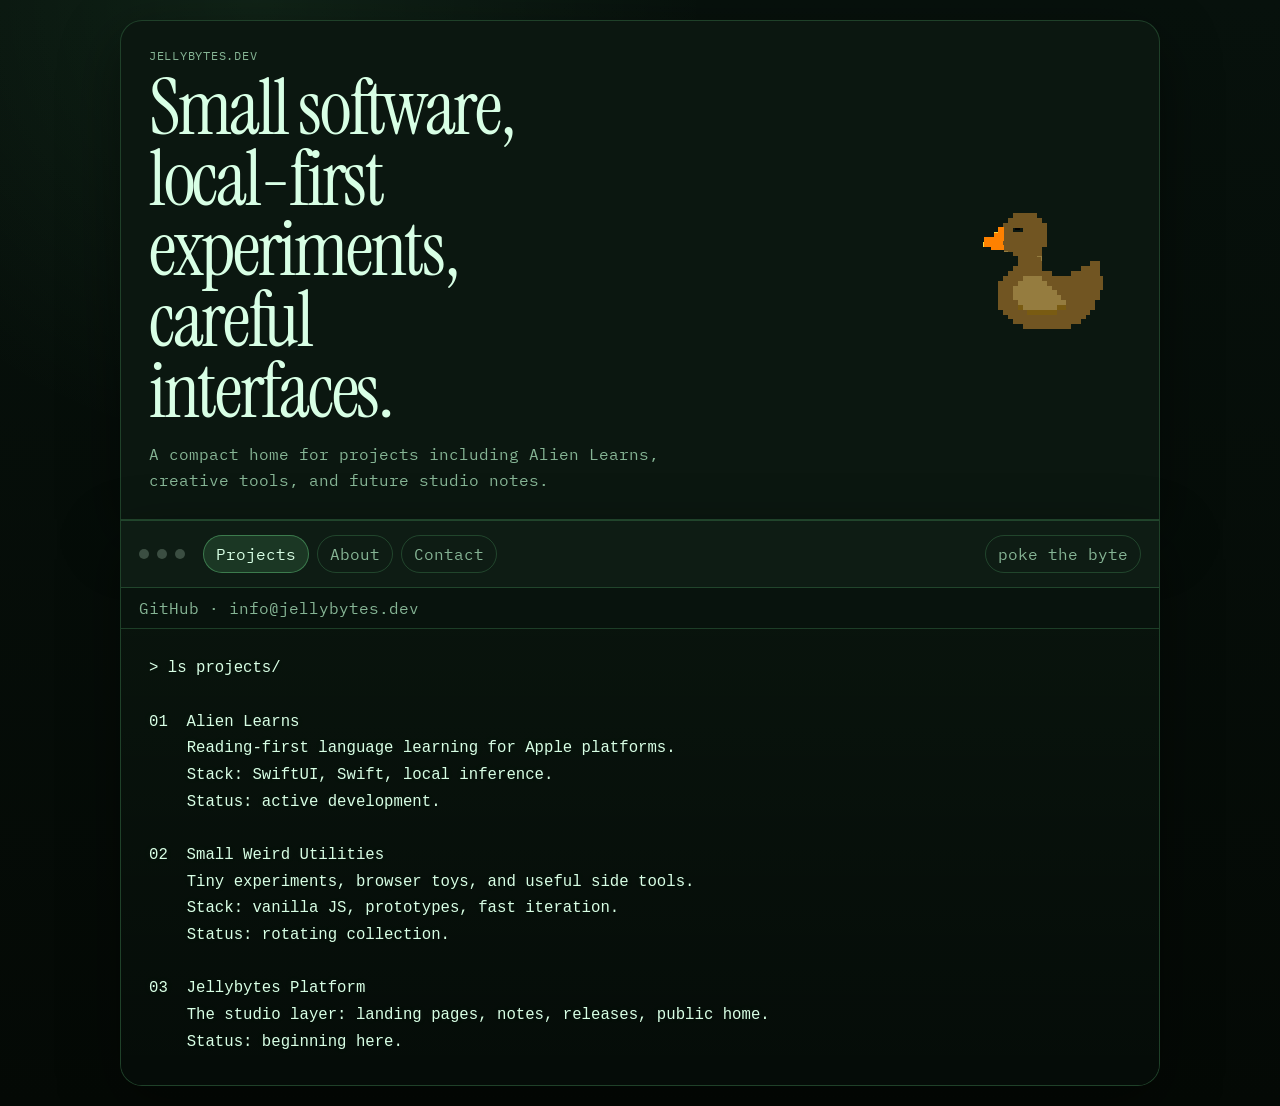
==== index.html @ 042df6dd "Initial Jellybytes landing page" ====
<!doctype html>
<html lang="en">
  <head>
    <meta charset="UTF-8" />
    <meta name="viewport" content="width=device-width, initial-scale=1.0" />
    <title>Jellybytes</title>
    <meta
      name="description"
      content="Jellybytes builds small, thoughtful software: local-first experiments, playful tools, and careful interfaces."
    />
    <link rel="preconnect" href="https://fonts.googleapis.com" />
    <link rel="preconnect" href="https://fonts.gstatic.com" crossorigin />
    <link
      href="https://fonts.googleapis.com/css2?family=IBM+Plex+Mono:wght@400;500&family=Instrument+Serif:ital@0;1&display=swap"
      rel="stylesheet"
    />
    <link rel="stylesheet" href="./styles.css" />
  </head>
  <body>
    <main class="shell">
      <section class="banner" aria-labelledby="site-title">
        <div class="banner-copy">
          <p class="eyebrow">jellybytes.dev</p>
          <h1 id="site-title">Small software, local-first experiments, careful interfaces.</h1>
          <p class="banner-text">
            A compact home for projects including Alien Learns, creative tools,
            and future studio notes.
          </p>
        </div>
        <div class="banner-duck">
          <img
            class="duck-sprite is-visible"
            src="./assets/duck-bored.png"
            alt="Pixel duck mascot in calm mode"
            data-duck-bored
          />
          <img
            class="duck-sprite"
            src="./assets/duck-alert.png"
            alt="Pixel duck mascot in alert mode"
            data-duck-alert
          />
        </div>
      </section>

      <section class="terminal" aria-label="Jellybytes terminal">
        <div class="terminal-topbar">
          <div class="traffic-lights" aria-hidden="true">
            <span></span>
            <span></span>
            <span></span>
          </div>
          <div class="terminal-tabs" role="tablist" aria-label="Terminal tabs">
            <button
              class="terminal-tab is-active"
              type="button"
              role="tab"
              aria-selected="true"
              aria-controls="panel-projects"
              id="tab-projects"
              data-tab="projects"
            >
              Projects
            </button>
            <button
              class="terminal-tab"
              type="button"
              role="tab"
              aria-selected="false"
              aria-controls="panel-about"
              id="tab-about"
              data-tab="about"
            >
              About
            </button>
            <button
              class="terminal-tab"
              type="button"
              role="tab"
              aria-selected="false"
              aria-controls="panel-contact"
              id="tab-contact"
              data-tab="contact"
            >
              Contact
            </button>
          </div>
          <button class="byte-button" type="button" data-duck>poke the byte</button>
        </div>

        <div class="terminal-menu" aria-label="Quick links">
          <a href="https://github.com/diegovalverde">GitHub</a>
          <span>·</span>
          <a href="mailto:info@jellybytes.dev">info@jellybytes.dev</a>
        </div>

        <div class="terminal-body">
          <section
            class="terminal-panel is-active"
            id="panel-projects"
            role="tabpanel"
            aria-labelledby="tab-projects"
            data-panel="projects"
          >
            <pre class="terminal-copy"><code>> ls projects/

01  Alien Learns
    Reading-first language learning for Apple platforms.
    Stack: SwiftUI, Swift, local inference.
    Status: active development.

02  Small Weird Utilities
    Tiny experiments, browser toys, and useful side tools.
    Stack: vanilla JS, prototypes, fast iteration.
    Status: rotating collection.

03  Jellybytes Platform
    The studio layer: landing pages, notes, releases, public home.
    Status: beginning here.</code></pre>
          </section>

          <section
            class="terminal-panel"
            id="panel-about"
            role="tabpanel"
            aria-labelledby="tab-about"
            hidden
            data-panel="about"
          >
            <pre class="terminal-copy"><code>> cat about.txt

Jellybytes is a small software studio identity for compact projects.

The priorities are simple:
- local-first when possible
- reading and interaction quality first
- playful tone without interface noise
- tools small enough to ship and maintain

The old duck stays.</code></pre>
          </section>

          <section
            class="terminal-panel"
            id="panel-contact"
            role="tabpanel"
            aria-labelledby="tab-contact"
            hidden
            data-panel="contact"
          >
            <pre class="terminal-copy"><code>> cat contact.txt

Email: info@jellybytes.dev
GitHub: github.com/diegovalverde

Current plan:
- use forwarding for info@jellybytes.dev
- keep the site static
- expand this page as more projects ship</code></pre>
          </section>
        </div>
      </section>
    </main>

    <script src="./main.js"></script>
  </body>
</html>
---- styles.css ----
:root {
  --bg: #07110c;
  --surface: #0b1710;
  --surface-soft: #0e1c14;
  --surface-strong: #08120d;
  --line: rgba(125, 255, 155, 0.18);
  --ink: #d8ffe5;
  --muted: #86b595;
  --accent: #7dff9b;
  --accent-dim: rgba(125, 255, 155, 0.12);
  --shadow: 0 20px 60px rgba(0, 0, 0, 0.45);
}

* {
  box-sizing: border-box;
}

body {
  margin: 0;
  min-height: 100vh;
  background:
    radial-gradient(circle at 20% 0%, rgba(125, 255, 155, 0.08), transparent 30%),
    linear-gradient(180deg, #07110c 0%, #040905 100%);
  color: var(--ink);
  font-family: "IBM Plex Mono", monospace;
}

a,
button {
  font: inherit;
  color: inherit;
}

.shell {
  width: min(calc(100% - 28px), 1040px);
  margin: 20px auto;
}

.banner,
.terminal {
  border: 1px solid var(--line);
  background: var(--surface);
  box-shadow: var(--shadow);
}

.banner {
  display: grid;
  grid-template-columns: 1fr 180px;
  gap: 20px;
  align-items: center;
  padding: 26px 28px;
  border-radius: 22px 22px 0 0;
  border-bottom: 0;
}

.eyebrow {
  margin: 0 0 10px;
  color: var(--muted);
  font-size: 0.78rem;
  text-transform: uppercase;
  letter-spacing: 0.06em;
}

h1 {
  margin: 0;
  font-family: "Instrument Serif", serif;
  font-weight: 400;
  font-size: clamp(2.6rem, 6vw, 4.8rem);
  line-height: 0.92;
  letter-spacing: -0.03em;
  max-width: 11ch;
}

.banner-text {
  margin: 16px 0 0;
  color: var(--muted);
  line-height: 1.6;
  max-width: 54ch;
}

.banner-duck {
  min-height: 140px;
  display: grid;
  place-items: center;
  background: transparent;
}

.duck-sprite {
  grid-area: 1 / 1;
  width: 124px;
  height: 124px;
  image-rendering: pixelated;
  opacity: 0;
  transform: scale(0.96);
  transition: opacity 150ms ease, transform 150ms ease;
}

.duck-sprite.is-visible {
  opacity: 1;
  transform: scale(1);
}

.terminal {
  border-radius: 0 0 22px 22px;
  overflow: hidden;
}

.terminal-topbar {
  display: grid;
  grid-template-columns: auto 1fr auto;
  gap: 18px;
  align-items: center;
  padding: 14px 18px;
  border-top: 1px solid var(--line);
  border-bottom: 1px solid var(--line);
  background: var(--surface-soft);
}

.traffic-lights {
  display: flex;
  gap: 8px;
}

.traffic-lights span {
  width: 10px;
  height: 10px;
  border-radius: 50%;
  background: rgba(216, 255, 229, 0.22);
}

.terminal-tabs {
  display: flex;
  gap: 8px;
  flex-wrap: wrap;
}

.terminal-tab,
.byte-button {
  border: 1px solid var(--line);
  background: transparent;
  color: var(--muted);
  padding: 8px 12px;
  border-radius: 999px;
  cursor: pointer;
}

.terminal-tab.is-active,
.terminal-tab:hover,
.byte-button:hover {
  color: var(--ink);
  border-color: rgba(125, 255, 155, 0.34);
  background: var(--accent-dim);
}

.terminal-menu {
  display: flex;
  gap: 10px;
  align-items: center;
  padding: 10px 18px;
  color: var(--muted);
  border-bottom: 1px solid var(--line);
  background: rgba(8, 18, 13, 0.74);
}

.terminal-menu a {
  text-decoration: none;
}

.terminal-menu a:hover {
  color: var(--accent);
}

.terminal-body {
  background:
    linear-gradient(180deg, rgba(125, 255, 155, 0.03), rgba(0, 0, 0, 0)),
    #050c08;
  min-height: 420px;
}

.terminal-panel {
  display: none;
}

.terminal-panel.is-active {
  display: block;
}

.terminal-copy {
  margin: 0;
  padding: 26px 28px 30px;
  color: var(--ink);
  font-size: 0.98rem;
  line-height: 1.7;
  white-space: pre-wrap;
  text-shadow: 0 0 10px rgba(125, 255, 155, 0.08);
}

@media (max-width: 760px) {
  .shell {
    width: min(calc(100% - 16px), 1040px);
    margin: 8px auto;
  }

  .banner {
    grid-template-columns: 1fr;
    padding: 20px;
  }

  .banner-duck {
    min-height: 120px;
  }

  .duck-sprite {
    width: 96px;
    height: 96px;
  }

  .terminal-topbar {
    grid-template-columns: 1fr;
  }

  .terminal-tabs {
    order: 2;
  }

  .byte-button {
    order: 3;
    justify-self: start;
  }

  .terminal-copy {
    padding: 20px;
    font-size: 0.92rem;
  }
}
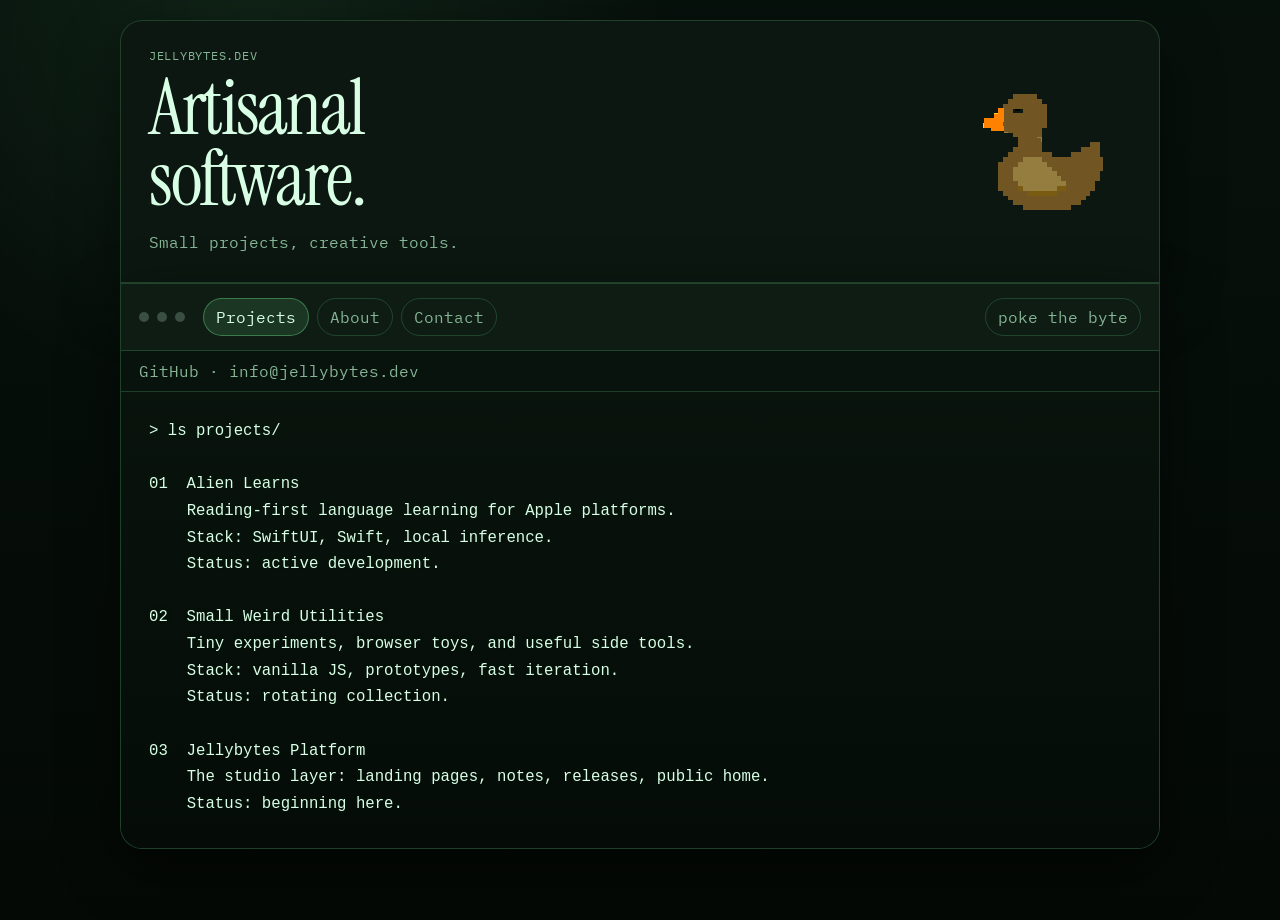
==== commit e02f653a: "cosmetic changes" ====
--- a/index.html
+++ b/index.html
@@ -21,10 +21,9 @@
       <section class="banner" aria-labelledby="site-title">
         <div class="banner-copy">
           <p class="eyebrow">jellybytes.dev</p>
-          <h1 id="site-title">Small software, local-first experiments, careful interfaces.</h1>
+          <h1 id="site-title">Artisanal software.</h1>
           <p class="banner-text">
-            A compact home for projects including Alien Learns, creative tools,
-            and future studio notes.
+            Small projects, creative tools.
           </p>
         </div>
         <div class="banner-duck">
@@ -129,13 +128,11 @@
           >
             <pre class="terminal-copy"><code>> cat about.txt
 
-Jellybytes is a small software studio identity for compact projects.
+Jellybytes is a small software studio.
+ - Small apps.
+ - Experiments.
+ - Playful code 
 
-The priorities are simple:
-- local-first when possible
-- reading and interaction quality first
-- playful tone without interface noise
-- tools small enough to ship and maintain
 
 The old duck stays.</code></pre>
           </section>
@@ -153,10 +150,7 @@
 Email: info@jellybytes.dev
 GitHub: github.com/diegovalverde
 
-Current plan:
-- use forwarding for info@jellybytes.dev
-- keep the site static
-- expand this page as more projects ship</code></pre>
+</code></pre>
           </section>
         </div>
       </section>
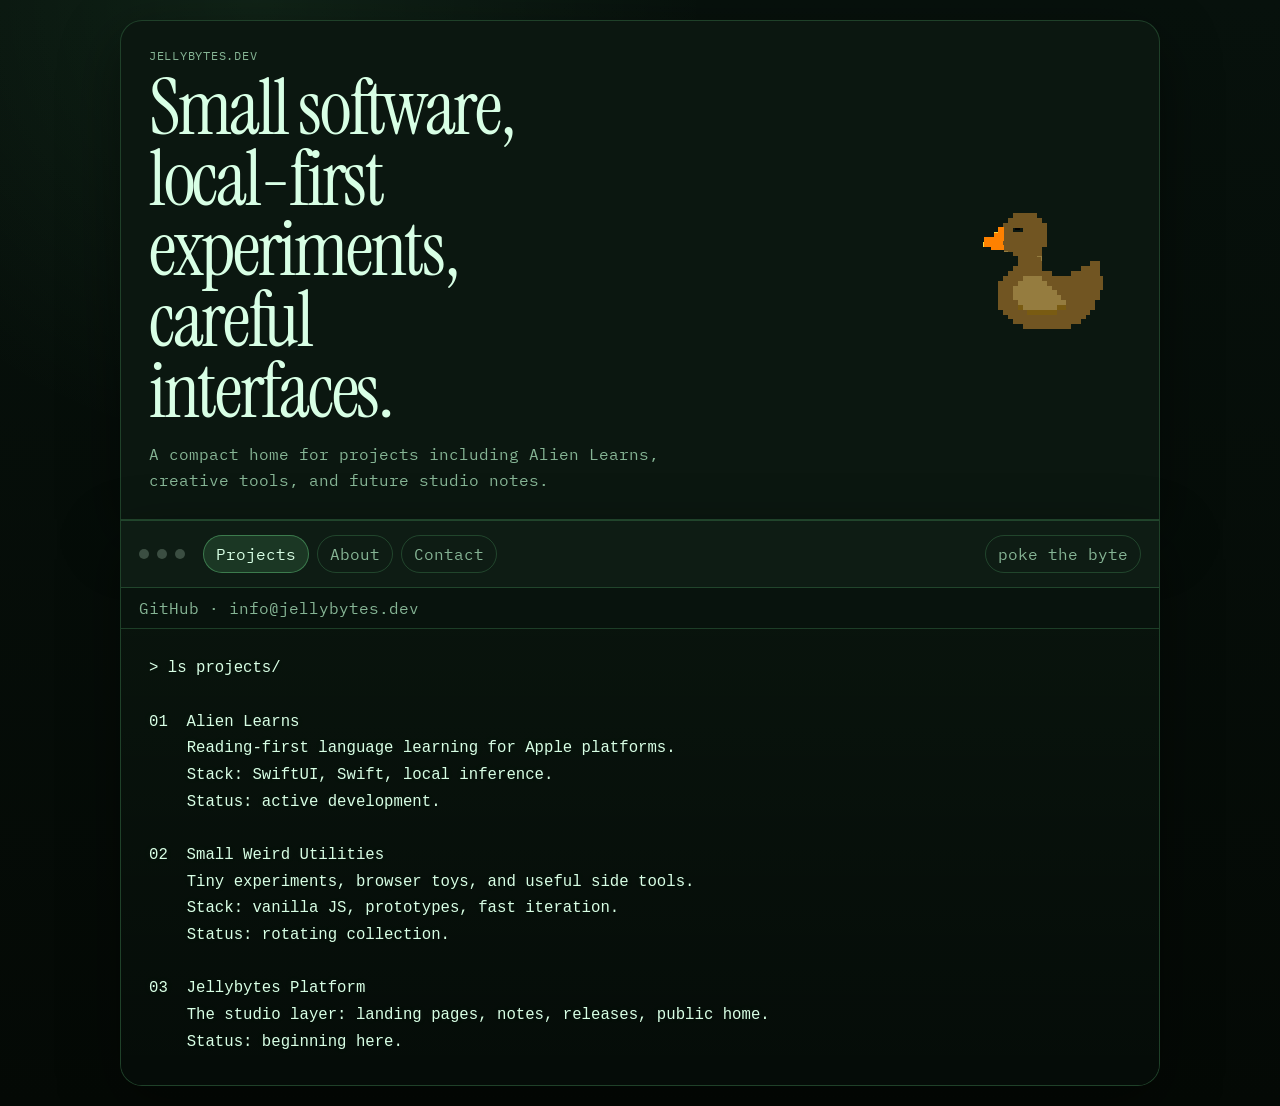
==== commit a2c90fcc: "Initial website commit" ====
--- a/index.html
+++ b/index.html
@@ -21,9 +21,10 @@
       <section class="banner" aria-labelledby="site-title">
         <div class="banner-copy">
           <p class="eyebrow">jellybytes.dev</p>
-          <h1 id="site-title">Artisanal software.</h1>
+          <h1 id="site-title">Small software, local-first experiments, careful interfaces.</h1>
           <p class="banner-text">
-            Small projects, creative tools.
+            A compact home for projects including Alien Learns, creative tools,
+            and future studio notes.
           </p>
         </div>
         <div class="banner-duck">
@@ -128,11 +129,13 @@
           >
             <pre class="terminal-copy"><code>> cat about.txt
 
-Jellybytes is a small software studio.
- - Small apps.
- - Experiments.
- - Playful code 
+Jellybytes is a small software studio identity for compact projects.
 
+The priorities are simple:
+- local-first when possible
+- reading and interaction quality first
+- playful tone without interface noise
+- tools small enough to ship and maintain
 
 The old duck stays.</code></pre>
           </section>
@@ -150,7 +153,10 @@
 Email: info@jellybytes.dev
 GitHub: github.com/diegovalverde
 
-</code></pre>
+Current plan:
+- use forwarding for info@jellybytes.dev
+- keep the site static
+- expand this page as more projects ship</code></pre>
           </section>
         </div>
       </section>
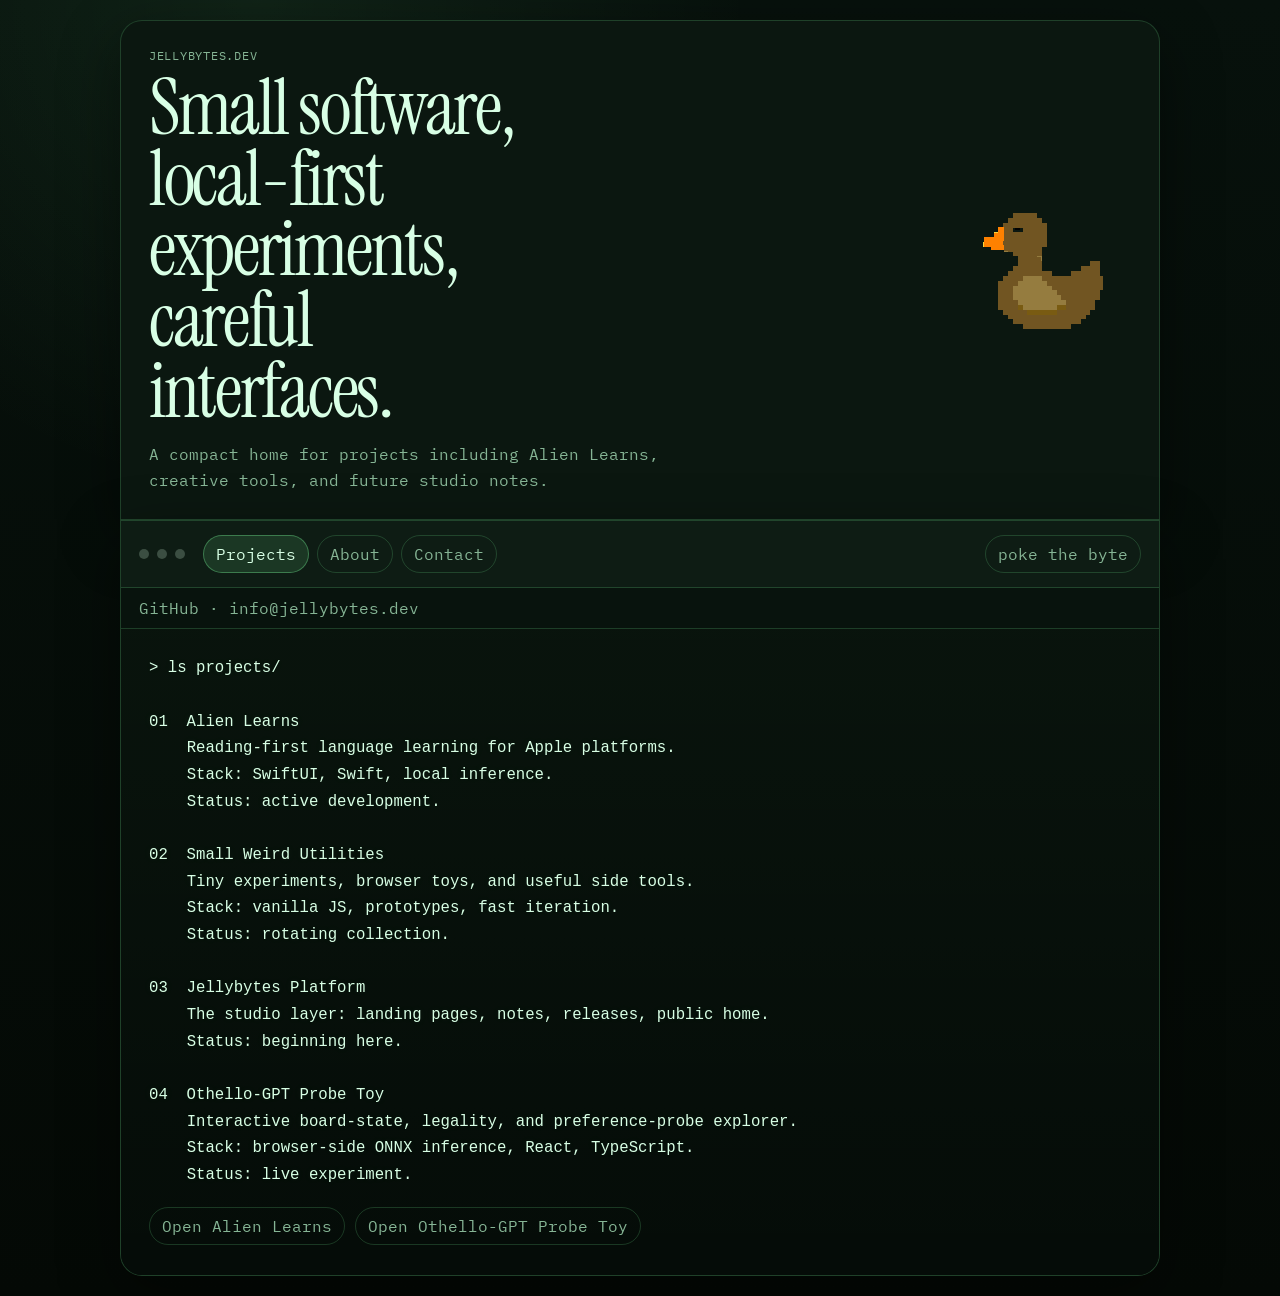
==== commit 16a92b54: "Add Othello probe and Alien Learns pages" ====
--- a/index.html
+++ b/index.html
@@ -116,7 +116,16 @@
 
 03  Jellybytes Platform
     The studio layer: landing pages, notes, releases, public home.
-    Status: beginning here.</code></pre>
+    Status: beginning here.
+
+04  Othello-GPT Probe Toy
+    Interactive board-state, legality, and preference-probe explorer.
+    Stack: browser-side ONNX inference, React, TypeScript.
+    Status: live experiment.</code></pre>
+            <div class="project-links" aria-label="Project links">
+              <a class="byte-button project-link" href="./alien-learns/">Open Alien Learns</a>
+              <a class="byte-button project-link" href="./othello-probe/">Open Othello-GPT Probe Toy</a>
+            </div>
           </section>
 
           <section
--- a/styles.css
+++ b/styles.css
@@ -187,7 +187,7 @@
 
 .terminal-copy {
   margin: 0;
-  padding: 26px 28px 30px;
+  padding: 26px 28px 18px;
   color: var(--ink);
   font-size: 0.98rem;
   line-height: 1.7;
@@ -195,6 +195,15 @@
   text-shadow: 0 0 10px rgba(125, 255, 155, 0.08);
 }
 
+.project-links {
+  padding: 0 28px 30px;
+}
+
+.project-link {
+  display: inline-flex;
+  text-decoration: none;
+}
+
 @media (max-width: 760px) {
   .shell {
     width: min(calc(100% - 16px), 1040px);
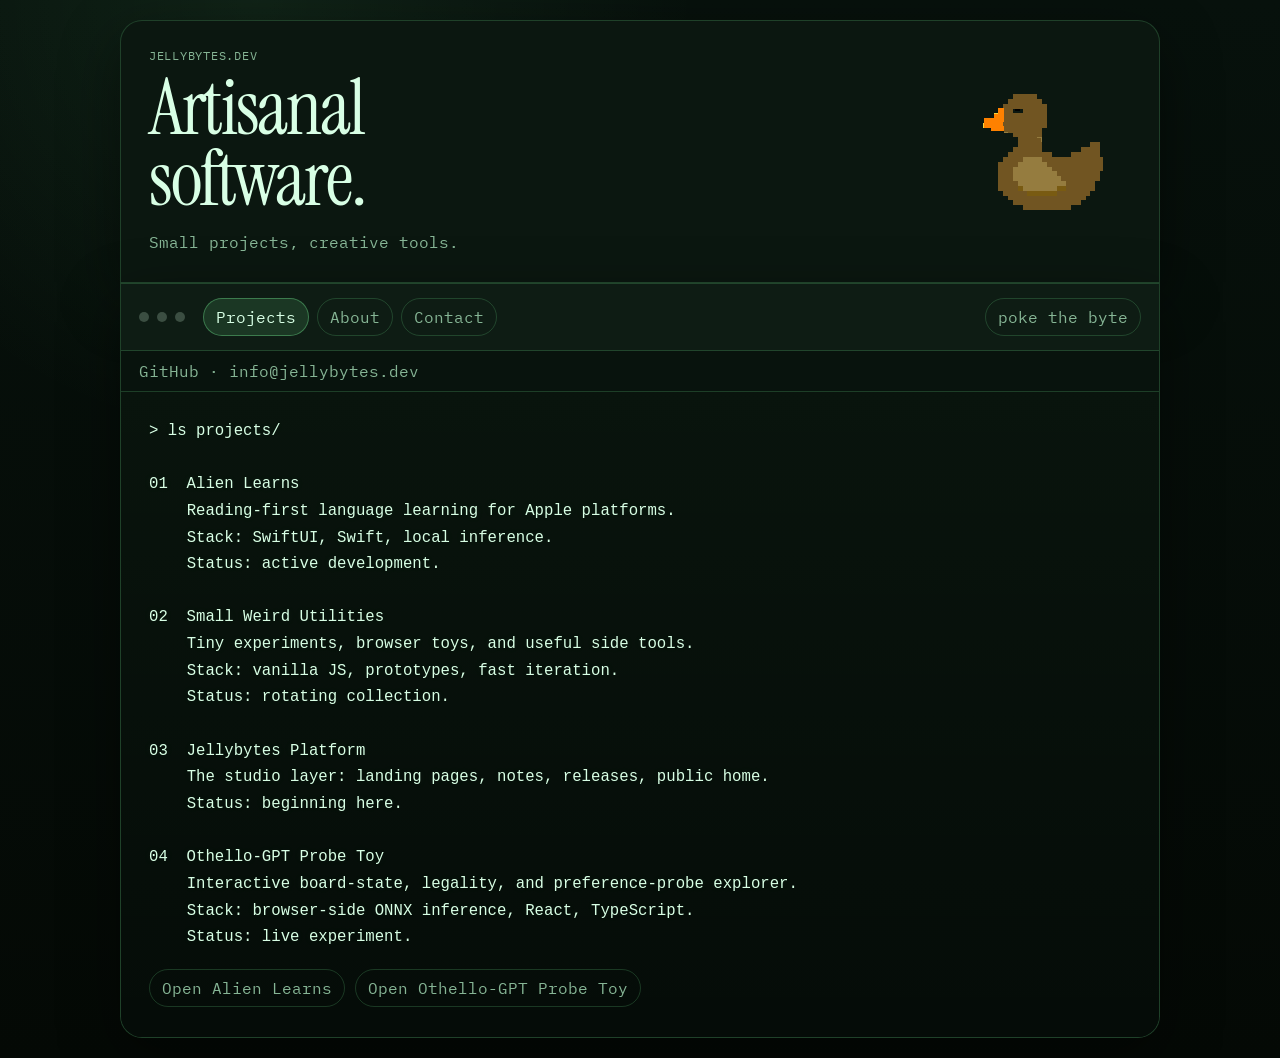
==== commit 028031e1: "Add Othello probe and Alien Learns pages" ====
--- a/index.html
+++ b/index.html
@@ -21,10 +21,9 @@
       <section class="banner" aria-labelledby="site-title">
         <div class="banner-copy">
           <p class="eyebrow">jellybytes.dev</p>
-          <h1 id="site-title">Small software, local-first experiments, careful interfaces.</h1>
+          <h1 id="site-title">Artisanal software.</h1>
           <p class="banner-text">
-            A compact home for projects including Alien Learns, creative tools,
-            and future studio notes.
+            Small projects, creative tools.
           </p>
         </div>
         <div class="banner-duck">
@@ -138,13 +137,11 @@
           >
             <pre class="terminal-copy"><code>> cat about.txt
 
-Jellybytes is a small software studio identity for compact projects.
+Jellybytes is a small software studio.
+ - Small apps.
+ - Experiments.
+ - Playful code 
 
-The priorities are simple:
-- local-first when possible
-- reading and interaction quality first
-- playful tone without interface noise
-- tools small enough to ship and maintain
 
 The old duck stays.</code></pre>
           </section>
@@ -162,10 +159,7 @@
 Email: info@jellybytes.dev
 GitHub: github.com/diegovalverde
 
-Current plan:
-- use forwarding for info@jellybytes.dev
-- keep the site static
-- expand this page as more projects ship</code></pre>
+</code></pre>
           </section>
         </div>
       </section>
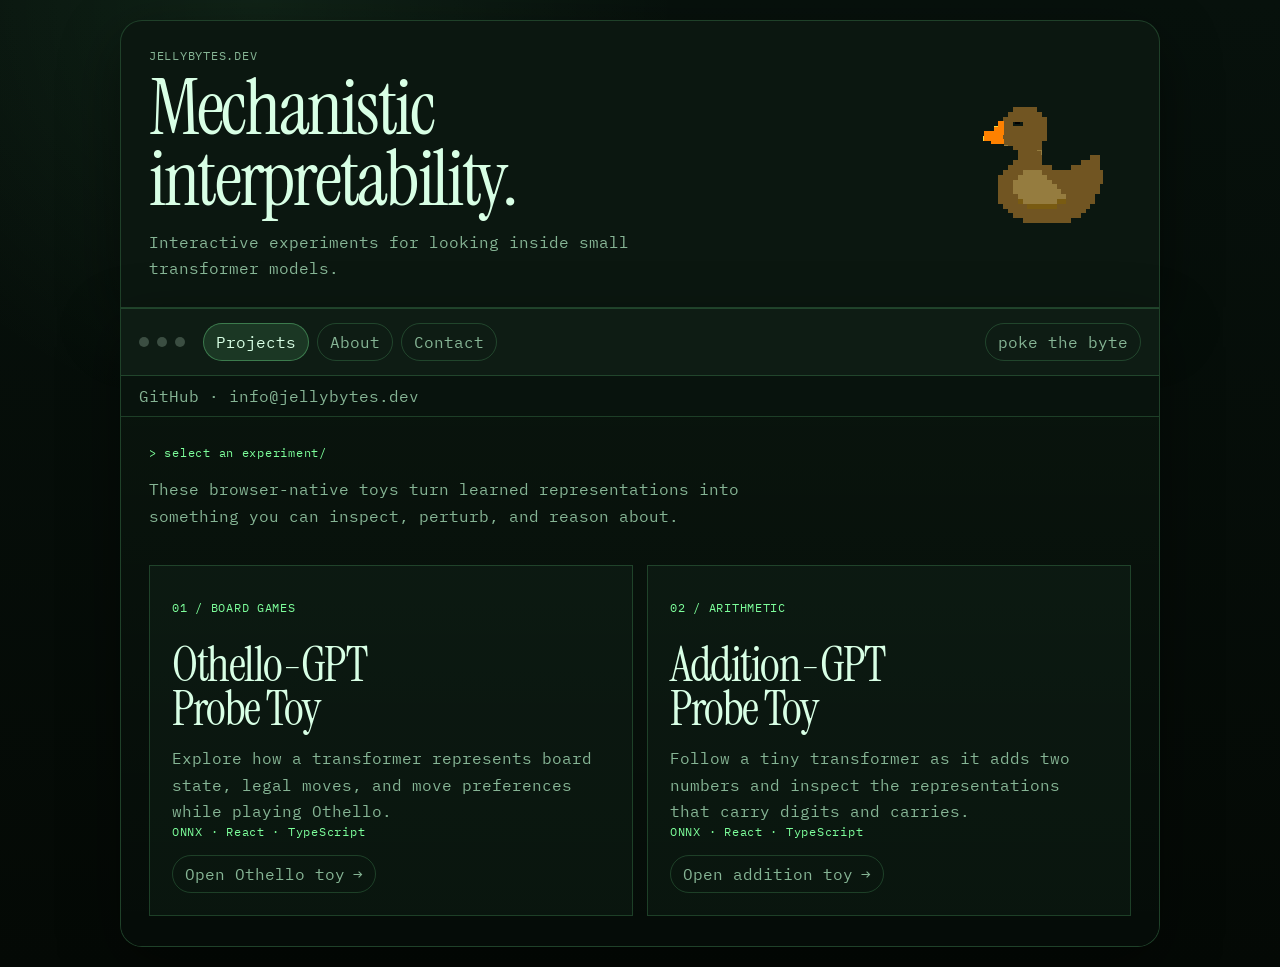
==== commit f85dbe29: "Add mechanistic interpretability hub" ====
--- a/index.html
+++ b/index.html
@@ -3,10 +3,10 @@
   <head>
     <meta charset="UTF-8" />
     <meta name="viewport" content="width=device-width, initial-scale=1.0" />
-    <title>Jellybytes</title>
+    <title>Mechanistic Interpretability · Jellybytes</title>
     <meta
       name="description"
-      content="Jellybytes builds small, thoughtful software: local-first experiments, playful tools, and careful interfaces."
+      content="Interactive mechanistic-interpretability experiments from Jellybytes."
     />
     <link rel="preconnect" href="https://fonts.googleapis.com" />
     <link rel="preconnect" href="https://fonts.gstatic.com" crossorigin />
@@ -21,9 +21,9 @@
       <section class="banner" aria-labelledby="site-title">
         <div class="banner-copy">
           <p class="eyebrow">jellybytes.dev</p>
-          <h1 id="site-title">Artisanal software.</h1>
+          <h1 id="site-title">Mechanistic<br />interpretability.</h1>
           <p class="banner-text">
-            Small projects, creative tools.
+            Interactive experiments for looking inside small transformer models.
           </p>
         </div>
         <div class="banner-duck">
@@ -101,29 +101,34 @@
             aria-labelledby="tab-projects"
             data-panel="projects"
           >
-            <pre class="terminal-copy"><code>> ls projects/
-
-01  Alien Learns
-    Reading-first language learning for Apple platforms.
-    Stack: SwiftUI, Swift, local inference.
-    Status: active development.
-
-02  Small Weird Utilities
-    Tiny experiments, browser toys, and useful side tools.
-    Stack: vanilla JS, prototypes, fast iteration.
-    Status: rotating collection.
-
-03  Jellybytes Platform
-    The studio layer: landing pages, notes, releases, public home.
-    Status: beginning here.
-
-04  Othello-GPT Probe Toy
-    Interactive board-state, legality, and preference-probe explorer.
-    Stack: browser-side ONNX inference, React, TypeScript.
-    Status: live experiment.</code></pre>
-            <div class="project-links" aria-label="Project links">
-              <a class="byte-button project-link" href="./alien-learns/">Open Alien Learns</a>
-              <a class="byte-button project-link" href="./othello-probe/">Open Othello-GPT Probe Toy</a>
+            <div class="interpretability-intro">
+              <p class="terminal-prompt">&gt; select an experiment/</p>
+              <p>
+                These browser-native toys turn learned representations into
+                something you can inspect, perturb, and reason about.
+              </p>
+            </div>
+            <div class="experiment-grid" aria-label="Mechanistic interpretability experiments">
+              <article class="experiment-card">
+                <p class="experiment-number">01 / BOARD GAMES</p>
+                <h2>Othello-GPT<br />Probe Toy</h2>
+                <p>
+                  Explore how a transformer represents board state, legal moves,
+                  and move preferences while playing Othello.
+                </p>
+                <p class="experiment-stack">ONNX · React · TypeScript</p>
+                <a class="byte-button project-link" href="./othello-probe/">Open Othello toy <span aria-hidden="true">→</span></a>
+              </article>
+              <article class="experiment-card">
+                <p class="experiment-number">02 / ARITHMETIC</p>
+                <h2>Addition-GPT<br />Probe Toy</h2>
+                <p>
+                  Follow a tiny transformer as it adds two numbers and inspect
+                  the representations that carry digits and carries.
+                </p>
+                <p class="experiment-stack">ONNX · React · TypeScript</p>
+                <a class="byte-button project-link" href="./addition-probe/">Open addition toy <span aria-hidden="true">→</span></a>
+              </article>
             </div>
           </section>
 
@@ -137,11 +142,11 @@
           >
             <pre class="terminal-copy"><code>> cat about.txt
 
-Jellybytes is a small software studio.
- - Small apps.
- - Experiments.
- - Playful code 
+Jellybytes makes small, legible software.
 
+This collection is for mechanistic interpretability:
+understanding what neural networks learn internally,
+one concrete experiment at a time.
 
 The old duck stays.</code></pre>
           </section>
--- a/styles.css
+++ b/styles.css
@@ -195,12 +195,65 @@
   text-shadow: 0 0 10px rgba(125, 255, 155, 0.08);
 }
 
-.project-links {
-  padding: 0 28px 30px;
+.interpretability-intro {
+  padding: 26px 28px 10px;
+  color: var(--muted);
+  line-height: 1.7;
+  max-width: 70ch;
+}
+
+.interpretability-intro p {
+  margin: 0 0 12px;
+}
+
+.terminal-prompt,
+.experiment-number,
+.experiment-stack {
+  color: var(--accent);
+  font-size: 0.76rem;
+  letter-spacing: 0.06em;
+}
+
+.experiment-grid {
+  display: grid;
+  grid-template-columns: repeat(2, minmax(0, 1fr));
+  gap: 14px;
+  padding: 12px 28px 30px;
+}
+
+.experiment-card {
+  display: flex;
+  flex-direction: column;
+  min-height: 285px;
+  padding: 22px;
+  border: 1px solid var(--line);
+  background: rgba(125, 255, 155, 0.035);
+}
+
+.experiment-card h2 {
+  margin: 16px 0 14px;
+  font-family: "Instrument Serif", serif;
+  font-size: clamp(2rem, 4vw, 3rem);
+  font-weight: 400;
+  line-height: 0.92;
+  letter-spacing: -0.03em;
+}
+
+.experiment-card > p:not(.experiment-number):not(.experiment-stack) {
+  margin: 0;
+  color: var(--muted);
+  line-height: 1.65;
+}
+
+.experiment-stack {
+  margin: auto 0 16px;
 }
 
 .project-link {
   display: inline-flex;
+  width: fit-content;
+  align-items: center;
+  gap: 8px;
   text-decoration: none;
 }
 
@@ -241,4 +294,14 @@
     padding: 20px;
     font-size: 0.92rem;
   }
-}
+
+  .interpretability-intro,
+  .experiment-grid {
+    padding-left: 20px;
+    padding-right: 20px;
+  }
+
+  .experiment-grid {
+    grid-template-columns: 1fr;
+  }
+}
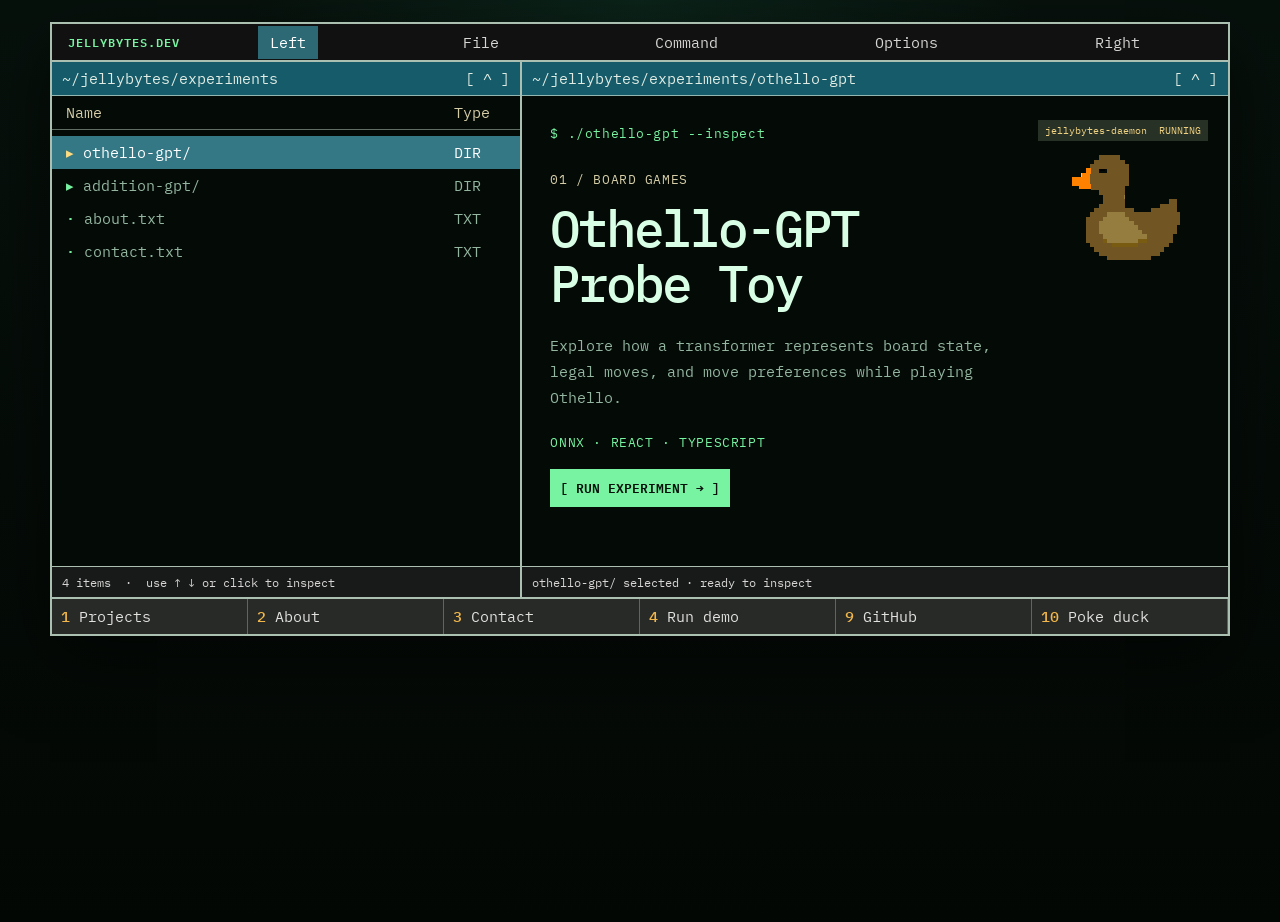
==== commit b945fc5b: "Redesign landing page as terminal workspace" ====
--- a/index.html
+++ b/index.html
@@ -3,173 +3,63 @@
   <head>
     <meta charset="UTF-8" />
     <meta name="viewport" content="width=device-width, initial-scale=1.0" />
-    <title>Mechanistic Interpretability · Jellybytes</title>
-    <meta
-      name="description"
-      content="Interactive mechanistic-interpretability experiments from Jellybytes."
-    />
+    <title>Jellybytes · Mechanistic Interpretability</title>
+    <meta name="description" content="Interactive mechanistic-interpretability experiments from Jellybytes." />
     <link rel="preconnect" href="https://fonts.googleapis.com" />
     <link rel="preconnect" href="https://fonts.gstatic.com" crossorigin />
-    <link
-      href="https://fonts.googleapis.com/css2?family=IBM+Plex+Mono:wght@400;500&family=Instrument+Serif:ital@0;1&display=swap"
-      rel="stylesheet"
-    />
+    <link href="https://fonts.googleapis.com/css2?family=IBM+Plex+Mono:wght@400;500;600&display=swap" rel="stylesheet" />
     <link rel="stylesheet" href="./styles.css" />
   </head>
   <body>
     <main class="shell">
-      <section class="banner" aria-labelledby="site-title">
-        <div class="banner-copy">
-          <p class="eyebrow">jellybytes.dev</p>
-          <h1 id="site-title">Mechanistic<br />interpretability.</h1>
-          <p class="banner-text">
-            Interactive experiments for looking inside small transformer models.
-          </p>
-        </div>
-        <div class="banner-duck">
-          <img
-            class="duck-sprite is-visible"
-            src="./assets/duck-bored.png"
-            alt="Pixel duck mascot in calm mode"
-            data-duck-bored
-          />
-          <img
-            class="duck-sprite"
-            src="./assets/duck-alert.png"
-            alt="Pixel duck mascot in alert mode"
-            data-duck-alert
-          />
-        </div>
+      <header class="menu-bar">
+        <a class="brand" href="./">JELLYBYTES.DEV</a>
+        <nav class="main-menu" aria-label="Main menu">
+          <a class="is-active" href="#projects">Left</a><a href="#about">File</a><a href="mailto:info@jellybytes.dev">Command</a><a href="#about">Options</a><a href="https://github.com/diegovalverde">Right</a>
+        </nav>
+      </header>
+      <section class="workspace" id="projects" aria-label="Jellybytes workspace">
+        <section class="browser-pane" aria-labelledby="directory-title">
+          <div class="pane-titlebar"><span id="directory-title">~/jellybytes/experiments</span><span aria-hidden="true">[ ^ ]</span></div>
+          <div class="pane-head" aria-hidden="true"><span>Name</span><span>Type</span></div>
+          <div class="file-list" role="listbox" aria-label="Select an experiment">
+            <button class="file-row is-selected" type="button" role="option" aria-selected="true" data-project="othello"><span><b>▸</b> othello-gpt/</span><span>DIR</span></button>
+            <button class="file-row" type="button" role="option" aria-selected="false" data-project="addition"><span><b>▸</b> addition-gpt/</span><span>DIR</span></button>
+            <button class="file-row" type="button" role="option" aria-selected="false" data-project="about"><span><b>·</b> about.txt</span><span>TXT</span></button>
+            <button class="file-row" type="button" role="option" aria-selected="false" data-project="contact"><span><b>·</b> contact.txt</span><span>TXT</span></button>
+          </div>
+          <div class="pane-footer">4 items &nbsp;·&nbsp; use ↑ ↓ or click to inspect</div>
+        </section>
+        <section class="preview-pane" aria-live="polite">
+          <div class="pane-titlebar"><span data-preview-path>~/jellybytes/experiments/othello-gpt</span><span aria-hidden="true">[ ^ ]</span></div>
+          <article class="preview-content" data-preview="othello">
+            <p class="prompt">$ ./othello-gpt --inspect</p><p class="kicker">01 / BOARD GAMES</p>
+            <h1>Othello-GPT<br />Probe Toy</h1>
+            <p class="description">Explore how a transformer represents board state, legal moves, and move preferences while playing Othello.</p><p class="meta">ONNX · REACT · TYPESCRIPT</p>
+            <a class="launch-button" href="./othello-probe/">[ RUN EXPERIMENT → ]</a>
+          </article>
+          <article class="preview-content" data-preview="addition" hidden>
+            <p class="prompt">$ ./addition-gpt --inspect</p><p class="kicker">02 / ARITHMETIC</p>
+            <h1>Addition-GPT<br />Probe Toy</h1>
+            <p class="description">Follow a tiny transformer as it adds two numbers and inspect the representations that carry digits and carries.</p><p class="meta">ONNX · REACT · TYPESCRIPT</p>
+            <a class="launch-button" href="./addition-probe/">[ RUN EXPERIMENT → ]</a>
+          </article>
+          <article class="preview-content text-preview" id="about" data-preview="about" hidden>
+            <p class="prompt">$ cat about.txt</p><h1>Small, legible software.</h1>
+            <p class="description">Jellybytes makes browser-native experiments for understanding what neural networks learn internally—one concrete representation at a time.</p><p class="meta">STATUS: CURIOUS · DUCK: PRESENT</p>
+          </article>
+          <article class="preview-content text-preview" data-preview="contact" hidden>
+            <p class="prompt">$ cat contact.txt</p><h1>Say hello.</h1>
+            <p class="description">Email <a href="mailto:info@jellybytes.dev">info@jellybytes.dev</a><br />GitHub <a href="https://github.com/diegovalverde">github.com/diegovalverde</a></p><p class="meta">RESPONSE TIME: HUMAN-SCALE</p>
+          </article>
+          <div class="duck-console"><span class="duck-label">jellybytes-daemon&nbsp; RUNNING</span><button class="duck-button" type="button" data-duck aria-label="Poke the duck"><img class="duck-sprite is-visible" src="./assets/duck-bored.png" alt="Pixel duck mascot in calm mode" data-duck-bored /><img class="duck-sprite" src="./assets/duck-alert.png" alt="Pixel duck mascot in alert mode" data-duck-alert /></button></div>
+          <div class="pane-footer" data-status>othello-gpt/ selected · ready to inspect</div>
+        </section>
       </section>
-
-      <section class="terminal" aria-label="Jellybytes terminal">
-        <div class="terminal-topbar">
-          <div class="traffic-lights" aria-hidden="true">
-            <span></span>
-            <span></span>
-            <span></span>
-          </div>
-          <div class="terminal-tabs" role="tablist" aria-label="Terminal tabs">
-            <button
-              class="terminal-tab is-active"
-              type="button"
-              role="tab"
-              aria-selected="true"
-              aria-controls="panel-projects"
-              id="tab-projects"
-              data-tab="projects"
-            >
-              Projects
-            </button>
-            <button
-              class="terminal-tab"
-              type="button"
-              role="tab"
-              aria-selected="false"
-              aria-controls="panel-about"
-              id="tab-about"
-              data-tab="about"
-            >
-              About
-            </button>
-            <button
-              class="terminal-tab"
-              type="button"
-              role="tab"
-              aria-selected="false"
-              aria-controls="panel-contact"
-              id="tab-contact"
-              data-tab="contact"
-            >
-              Contact
-            </button>
-          </div>
-          <button class="byte-button" type="button" data-duck>poke the byte</button>
-        </div>
-
-        <div class="terminal-menu" aria-label="Quick links">
-          <a href="https://github.com/diegovalverde">GitHub</a>
-          <span>·</span>
-          <a href="mailto:info@jellybytes.dev">info@jellybytes.dev</a>
-        </div>
-
-        <div class="terminal-body">
-          <section
-            class="terminal-panel is-active"
-            id="panel-projects"
-            role="tabpanel"
-            aria-labelledby="tab-projects"
-            data-panel="projects"
-          >
-            <div class="interpretability-intro">
-              <p class="terminal-prompt">&gt; select an experiment/</p>
-              <p>
-                These browser-native toys turn learned representations into
-                something you can inspect, perturb, and reason about.
-              </p>
-            </div>
-            <div class="experiment-grid" aria-label="Mechanistic interpretability experiments">
-              <article class="experiment-card">
-                <p class="experiment-number">01 / BOARD GAMES</p>
-                <h2>Othello-GPT<br />Probe Toy</h2>
-                <p>
-                  Explore how a transformer represents board state, legal moves,
-                  and move preferences while playing Othello.
-                </p>
-                <p class="experiment-stack">ONNX · React · TypeScript</p>
-                <a class="byte-button project-link" href="./othello-probe/">Open Othello toy <span aria-hidden="true">→</span></a>
-              </article>
-              <article class="experiment-card">
-                <p class="experiment-number">02 / ARITHMETIC</p>
-                <h2>Addition-GPT<br />Probe Toy</h2>
-                <p>
-                  Follow a tiny transformer as it adds two numbers and inspect
-                  the representations that carry digits and carries.
-                </p>
-                <p class="experiment-stack">ONNX · React · TypeScript</p>
-                <a class="byte-button project-link" href="./addition-probe/">Open addition toy <span aria-hidden="true">→</span></a>
-              </article>
-            </div>
-          </section>
-
-          <section
-            class="terminal-panel"
-            id="panel-about"
-            role="tabpanel"
-            aria-labelledby="tab-about"
-            hidden
-            data-panel="about"
-          >
-            <pre class="terminal-copy"><code>> cat about.txt
-
-Jellybytes makes small, legible software.
-
-This collection is for mechanistic interpretability:
-understanding what neural networks learn internally,
-one concrete experiment at a time.
-
-The old duck stays.</code></pre>
-          </section>
-
-          <section
-            class="terminal-panel"
-            id="panel-contact"
-            role="tabpanel"
-            aria-labelledby="tab-contact"
-            hidden
-            data-panel="contact"
-          >
-            <pre class="terminal-copy"><code>> cat contact.txt
-
-Email: info@jellybytes.dev
-GitHub: github.com/diegovalverde
-
-</code></pre>
-          </section>
-        </div>
-      </section>
+      <footer class="keybar" aria-label="Quick actions">
+        <a href="#projects"><b>1</b> Projects</a><a href="#about"><b>2</b> About</a><a href="mailto:info@jellybytes.dev"><b>3</b> Contact</a><a href="./othello-probe/"><b>4</b> Run demo</a><a href="https://github.com/diegovalverde"><b>9</b> GitHub</a><button type="button" data-duck><b>10</b> Poke duck</button>
+      </footer>
     </main>
-
     <script src="./main.js"></script>
   </body>
 </html>
--- a/styles.css
+++ b/styles.css
@@ -1,307 +1,15 @@
-:root {
-  --bg: #07110c;
-  --surface: #0b1710;
-  --surface-soft: #0e1c14;
-  --surface-strong: #08120d;
-  --line: rgba(125, 255, 155, 0.18);
-  --ink: #d8ffe5;
-  --muted: #86b595;
-  --accent: #7dff9b;
-  --accent-dim: rgba(125, 255, 155, 0.12);
-  --shadow: 0 20px 60px rgba(0, 0, 0, 0.45);
-}
-
-* {
-  box-sizing: border-box;
-}
-
-body {
-  margin: 0;
-  min-height: 100vh;
-  background:
-    radial-gradient(circle at 20% 0%, rgba(125, 255, 155, 0.08), transparent 30%),
-    linear-gradient(180deg, #07110c 0%, #040905 100%);
-  color: var(--ink);
-  font-family: "IBM Plex Mono", monospace;
-}
-
-a,
-button {
-  font: inherit;
-  color: inherit;
-}
-
-.shell {
-  width: min(calc(100% - 28px), 1040px);
-  margin: 20px auto;
-}
-
-.banner,
-.terminal {
-  border: 1px solid var(--line);
-  background: var(--surface);
-  box-shadow: var(--shadow);
-}
-
-.banner {
-  display: grid;
-  grid-template-columns: 1fr 180px;
-  gap: 20px;
-  align-items: center;
-  padding: 26px 28px;
-  border-radius: 22px 22px 0 0;
-  border-bottom: 0;
-}
-
-.eyebrow {
-  margin: 0 0 10px;
-  color: var(--muted);
-  font-size: 0.78rem;
-  text-transform: uppercase;
-  letter-spacing: 0.06em;
-}
-
-h1 {
-  margin: 0;
-  font-family: "Instrument Serif", serif;
-  font-weight: 400;
-  font-size: clamp(2.6rem, 6vw, 4.8rem);
-  line-height: 0.92;
-  letter-spacing: -0.03em;
-  max-width: 11ch;
-}
-
-.banner-text {
-  margin: 16px 0 0;
-  color: var(--muted);
-  line-height: 1.6;
-  max-width: 54ch;
-}
-
-.banner-duck {
-  min-height: 140px;
-  display: grid;
-  place-items: center;
-  background: transparent;
-}
-
-.duck-sprite {
-  grid-area: 1 / 1;
-  width: 124px;
-  height: 124px;
-  image-rendering: pixelated;
-  opacity: 0;
-  transform: scale(0.96);
-  transition: opacity 150ms ease, transform 150ms ease;
-}
-
-.duck-sprite.is-visible {
-  opacity: 1;
-  transform: scale(1);
-}
-
-.terminal {
-  border-radius: 0 0 22px 22px;
-  overflow: hidden;
-}
-
-.terminal-topbar {
-  display: grid;
-  grid-template-columns: auto 1fr auto;
-  gap: 18px;
-  align-items: center;
-  padding: 14px 18px;
-  border-top: 1px solid var(--line);
-  border-bottom: 1px solid var(--line);
-  background: var(--surface-soft);
-}
-
-.traffic-lights {
-  display: flex;
-  gap: 8px;
-}
-
-.traffic-lights span {
-  width: 10px;
-  height: 10px;
-  border-radius: 50%;
-  background: rgba(216, 255, 229, 0.22);
-}
-
-.terminal-tabs {
-  display: flex;
-  gap: 8px;
-  flex-wrap: wrap;
-}
-
-.terminal-tab,
-.byte-button {
-  border: 1px solid var(--line);
-  background: transparent;
-  color: var(--muted);
-  padding: 8px 12px;
-  border-radius: 999px;
-  cursor: pointer;
-}
-
-.terminal-tab.is-active,
-.terminal-tab:hover,
-.byte-button:hover {
-  color: var(--ink);
-  border-color: rgba(125, 255, 155, 0.34);
-  background: var(--accent-dim);
-}
-
-.terminal-menu {
-  display: flex;
-  gap: 10px;
-  align-items: center;
-  padding: 10px 18px;
-  color: var(--muted);
-  border-bottom: 1px solid var(--line);
-  background: rgba(8, 18, 13, 0.74);
-}
-
-.terminal-menu a {
-  text-decoration: none;
-}
-
-.terminal-menu a:hover {
-  color: var(--accent);
-}
-
-.terminal-body {
-  background:
-    linear-gradient(180deg, rgba(125, 255, 155, 0.03), rgba(0, 0, 0, 0)),
-    #050c08;
-  min-height: 420px;
-}
-
-.terminal-panel {
-  display: none;
-}
-
-.terminal-panel.is-active {
-  display: block;
-}
-
-.terminal-copy {
-  margin: 0;
-  padding: 26px 28px 18px;
-  color: var(--ink);
-  font-size: 0.98rem;
-  line-height: 1.7;
-  white-space: pre-wrap;
-  text-shadow: 0 0 10px rgba(125, 255, 155, 0.08);
-}
-
-.interpretability-intro {
-  padding: 26px 28px 10px;
-  color: var(--muted);
-  line-height: 1.7;
-  max-width: 70ch;
-}
-
-.interpretability-intro p {
-  margin: 0 0 12px;
-}
-
-.terminal-prompt,
-.experiment-number,
-.experiment-stack {
-  color: var(--accent);
-  font-size: 0.76rem;
-  letter-spacing: 0.06em;
-}
-
-.experiment-grid {
-  display: grid;
-  grid-template-columns: repeat(2, minmax(0, 1fr));
-  gap: 14px;
-  padding: 12px 28px 30px;
-}
-
-.experiment-card {
-  display: flex;
-  flex-direction: column;
-  min-height: 285px;
-  padding: 22px;
-  border: 1px solid var(--line);
-  background: rgba(125, 255, 155, 0.035);
-}
-
-.experiment-card h2 {
-  margin: 16px 0 14px;
-  font-family: "Instrument Serif", serif;
-  font-size: clamp(2rem, 4vw, 3rem);
-  font-weight: 400;
-  line-height: 0.92;
-  letter-spacing: -0.03em;
-}
-
-.experiment-card > p:not(.experiment-number):not(.experiment-stack) {
-  margin: 0;
-  color: var(--muted);
-  line-height: 1.65;
-}
-
-.experiment-stack {
-  margin: auto 0 16px;
-}
-
-.project-link {
-  display: inline-flex;
-  width: fit-content;
-  align-items: center;
-  gap: 8px;
-  text-decoration: none;
-}
-
-@media (max-width: 760px) {
-  .shell {
-    width: min(calc(100% - 16px), 1040px);
-    margin: 8px auto;
-  }
-
-  .banner {
-    grid-template-columns: 1fr;
-    padding: 20px;
-  }
-
-  .banner-duck {
-    min-height: 120px;
-  }
-
-  .duck-sprite {
-    width: 96px;
-    height: 96px;
-  }
-
-  .terminal-topbar {
-    grid-template-columns: 1fr;
-  }
-
-  .terminal-tabs {
-    order: 2;
-  }
-
-  .byte-button {
-    order: 3;
-    justify-self: start;
-  }
-
-  .terminal-copy {
-    padding: 20px;
-    font-size: 0.92rem;
-  }
-
-  .interpretability-intro,
-  .experiment-grid {
-    padding-left: 20px;
-    padding-right: 20px;
-  }
-
-  .experiment-grid {
-    grid-template-columns: 1fr;
-  }
-}
+:root { --bg:#07110c; --panel:#07150e; --panel-deep:#040b07; --blue:#165b69; --line:#638b76; --ink:#d8ffe5; --muted:#94b6a0; --green:#77f3a1; --amber:#f2b74a; --shadow:0 22px 70px rgba(0,0,0,.52); }
+* { box-sizing:border-box; } html { scroll-behavior:smooth; }
+body { margin:0; min-width:320px; min-height:100vh; color:var(--ink); background:radial-gradient(circle at 50% 0,rgba(24,101,73,.22),transparent 35%),linear-gradient(#07110c,#030704); font-family:"IBM Plex Mono",ui-monospace,monospace; font-size:15px; }
+a,button { font:inherit; color:inherit; } a { text-decoration:none; } button { border:0; }
+.shell { width:min(100% - 28px,1180px); margin:22px auto; border:2px solid #abc0b1; box-shadow:var(--shadow); background:#060b08; }
+.menu-bar { min-height:38px; display:flex; align-items:center; gap:18px; padding:0 16px; border-bottom:2px solid #abc0b1; background:#101110; color:#d7d6d4; }
+.brand { color:var(--green); font-weight:600; letter-spacing:.08em; font-size:.78rem; white-space:nowrap; }.main-menu { display:flex; justify-content:space-around; flex:1; gap:12px; }.main-menu a { padding:7px 12px; color:#d7d6d4; }.main-menu a:hover,.main-menu .is-active { background:#2c6975; color:#fff; }
+.workspace { display:grid; grid-template-columns:minmax(275px,.88fr) minmax(0,1.32fr); min-height:535px; }.browser-pane,.preview-pane { min-width:0; position:relative; background:var(--panel-deep); }.browser-pane { border-right:2px solid #abc0b1; }
+.pane-titlebar { min-height:34px; display:flex; align-items:center; justify-content:space-between; gap:12px; padding:6px 10px; color:#e1ece4; background:var(--blue); border-bottom:1px solid #92b6b0; white-space:nowrap; overflow:hidden; text-overflow:ellipsis; }.pane-head { display:grid; grid-template-columns:1fr 52px; padding:7px 14px; color:#d5cda7; border-bottom:1px solid rgba(171,192,177,.55); }.file-list { padding:6px 0; }
+.file-row { width:100%; display:grid; grid-template-columns:1fr 52px; align-items:center; gap:4px; padding:7px 14px; cursor:pointer; text-align:left; color:var(--muted); background:transparent; }.file-row span:first-child { overflow:hidden; text-overflow:ellipsis; white-space:nowrap; }.file-row b { color:var(--green); font-weight:500; }.file-row:hover,.file-row.is-selected { background:#347885; color:#fff; }.file-row.is-selected b { color:#ffdc80; }
+.pane-footer { min-height:31px; position:absolute; right:0; bottom:0; left:0; padding:7px 10px; color:#d7d6d4; background:#181a19; border-top:1px solid #abc0b1; font-size:.77rem; }.preview-content { padding:29px 28px 82px; max-width:58ch; }.prompt,.kicker,.meta { margin:0; color:var(--green); font-size:.82rem; letter-spacing:.045em; }.kicker { margin-top:29px; color:#d5cda7; }h1 { margin:13px 0 21px; max-width:17ch; font-size:clamp(1.85rem,4vw,3.25rem); line-height:1.08; letter-spacing:-.06em; font-weight:500; }.description { margin:0; color:var(--muted); line-height:1.75; }.description a { color:var(--green); text-decoration:underline; text-underline-offset:3px; }.meta { margin-top:23px; }.launch-button { display:inline-block; margin-top:18px; padding:8px 10px; color:#06110b; background:var(--green); font-weight:600; font-size:.82rem; }.launch-button:hover { background:#c7ffd8; }.text-preview h1 { max-width:21ch; font-size:clamp(1.55rem,3vw,2.4rem); }
+.duck-console { position:absolute; top:58px; right:20px; display:grid; justify-items:center; gap:5px; }.duck-label { padding:4px 7px; color:#efd182; background:#273126; font-size:.62rem; white-space:nowrap; }.duck-button { display:grid; place-items:center; width:122px; height:122px; cursor:pointer; background:transparent; }.duck-sprite { grid-area:1/1; width:112px; height:112px; image-rendering:pixelated; opacity:0; transform:scale(.94); transition:opacity 130ms ease,transform 130ms ease; }.duck-sprite.is-visible { opacity:1; transform:scale(1); }
+.keybar { display:grid; grid-template-columns:repeat(6,1fr); border-top:2px solid #abc0b1; background:#282a28; }.keybar a,.keybar button { min-width:0; padding:8px 9px; color:#e1e1de; text-align:left; background:transparent; white-space:nowrap; overflow:hidden; text-overflow:ellipsis; cursor:pointer; }.keybar a:not(:last-child),.keybar button { border-right:1px solid #636461; }.keybar b { color:var(--amber); font-weight:500; }.keybar a:hover,.keybar button:hover { background:#414440; }
+@media (max-width:760px) { .shell { width:calc(100% - 16px); margin:8px auto; border-width:1px; }.menu-bar { padding:0 8px; gap:5px; overflow-x:auto; }.brand { font-size:.68rem; }.main-menu { gap:0; justify-content:flex-start; }.main-menu a { padding:7px 9px; font-size:.74rem; }.workspace { grid-template-columns:1fr; }.browser-pane { min-height:245px; border-right:0; border-bottom:2px solid #abc0b1; }.preview-pane { min-height:440px; }.preview-content { padding:23px 17px 74px; } h1 { font-size:clamp(1.65rem,9vw,2.5rem); max-width:15ch; }.duck-console { top:56px; right:8px; transform:scale(.74); transform-origin:top right; }.keybar { grid-template-columns:repeat(3,1fr); }.keybar a:nth-child(3) { border-right:0; }.keybar a,.keybar button { font-size:.72rem; padding:8px 6px; } }
+@media (max-width:380px) { .main-menu a { padding:7px 6px; }.main-menu a:nth-child(n+4) { display:none; }.preview-pane { min-height:425px; }.duck-console { transform:scale(.62); } }
